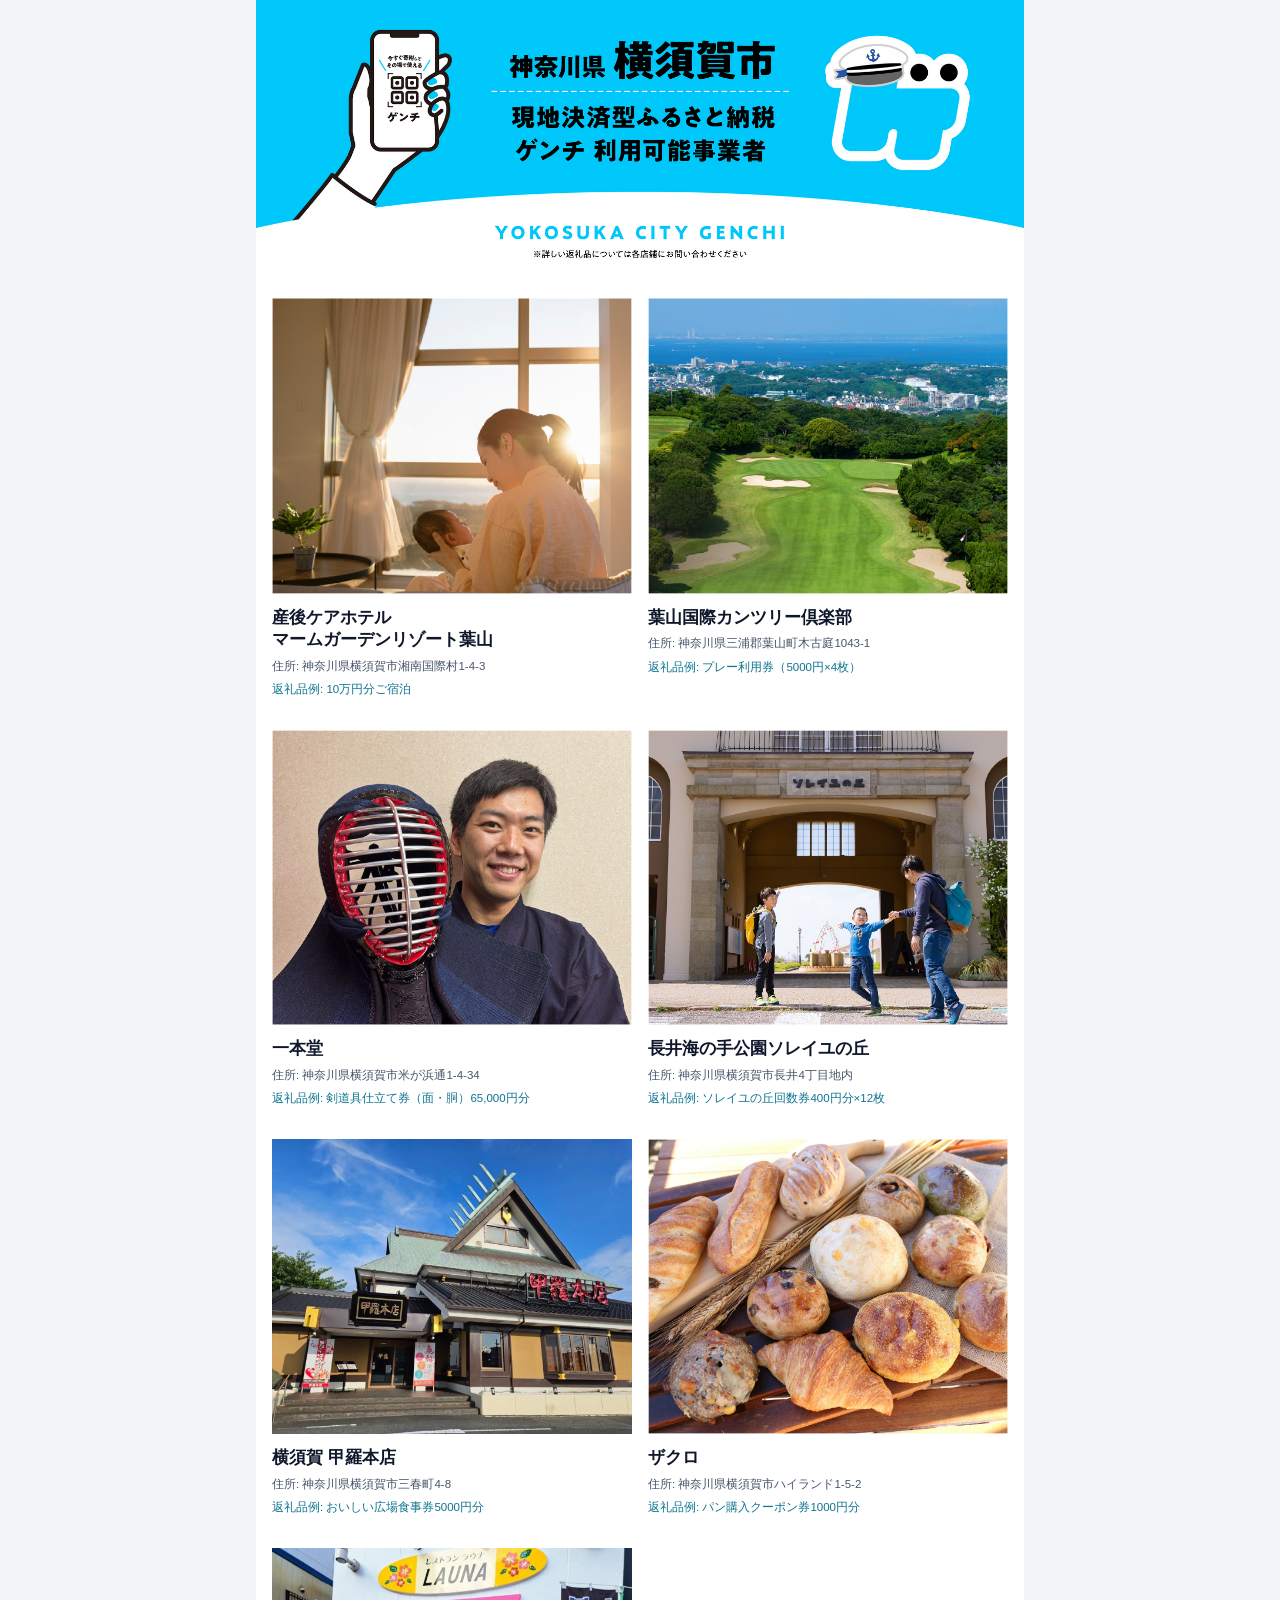
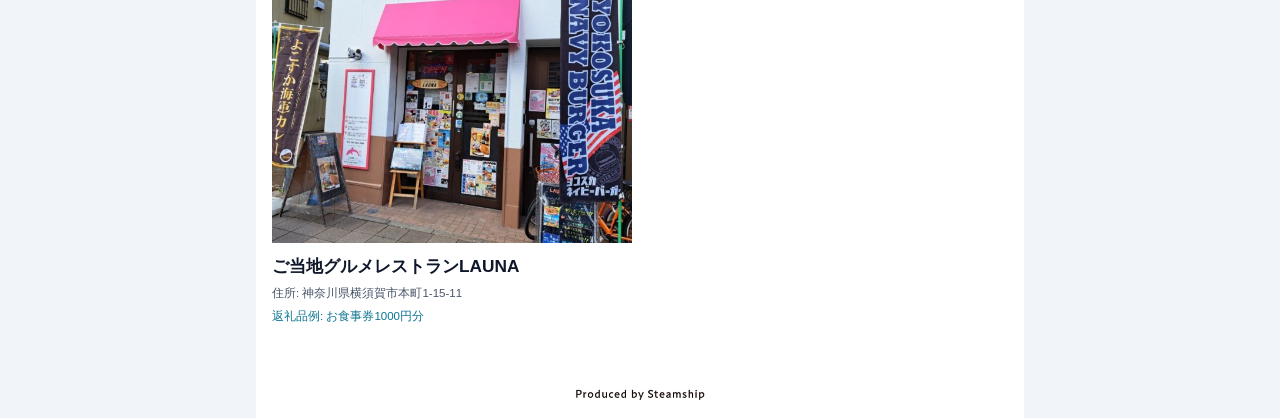
==== docs/yokosuka/index.html @ f9b7a697 "Add static Yokosuka landing page" ====
<!doctype html>
<html lang="ja">
  <head>
    <meta charset="UTF-8" />
    <meta name="viewport" content="width=device-width, initial-scale=1, maximum-scale=5" />
    <meta name="description" content="横須賀市の現地決済型ふるさと納税、ゲンチのご案内です。" />
    <title>横須賀市 | ゲンチ</title>
    <link rel="stylesheet" href="styles.css" />
  </head>
  <body>
    <main>
      <img class="hero" src="assets/yokosukalp_01.png" alt="横須賀 現地決済型ふるさと納税 ゲンチ" />

      <section class="vendors" aria-label="横須賀市で利用できる店舗">
        <article>
          <img src="assets/photos/photo_01.jpg" alt="産後ケアホテル マームガーデンリゾート葉山" />
          <div class="vendor-copy">
            <h2>産後ケアホテル<br />マームガーデンリゾート葉山</h2>
            <p>住所: 神奈川県横須賀市湘南国際村1-4-3</p>
            <p class="reward">返礼品例: 10万円分ご宿泊</p>
          </div>
        </article>
        <article>
          <img src="assets/photos/photo_02.jpg" alt="葉山国際カンツリー倶楽部" />
          <div class="vendor-copy">
            <h2>葉山国際カンツリー倶楽部</h2>
            <p>住所: 神奈川県三浦郡葉山町木古庭1043-1</p>
            <p class="reward">返礼品例: プレー利用券（5000円×4枚）</p>
          </div>
        </article>
        <article>
          <img src="assets/photos/photo_03.jpg" alt="一本堂" />
          <div class="vendor-copy">
            <h2>一本堂</h2>
            <p>住所: 神奈川県横須賀市米が浜通1-4-34</p>
            <p class="reward">返礼品例: 剣道具仕立て券（面・胴）65,000円分</p>
          </div>
        </article>
        <article>
          <img src="assets/photos/photo_04.jpg" alt="長井海の手公園ソレイユの丘" />
          <div class="vendor-copy">
            <h2>長井海の手公園ソレイユの丘</h2>
            <p>住所: 神奈川県横須賀市長井4丁目地内</p>
            <p class="reward">返礼品例: ソレイユの丘回数券400円分×12枚</p>
          </div>
        </article>
        <article>
          <img src="assets/photos/yokosuka_kora_honten.jpg" alt="横須賀 甲羅本店" />
          <div class="vendor-copy">
            <h2>横須賀 甲羅本店</h2>
            <p>住所: 神奈川県横須賀市三春町4-8</p>
            <p class="reward">返礼品例: おいしい広場食事券5000円分</p>
          </div>
        </article>
        <article>
          <img src="assets/photos/photo_06.jpg" alt="ザクロ" />
          <div class="vendor-copy">
            <h2>ザクロ</h2>
            <p>住所: 神奈川県横須賀市ハイランド1-5-2</p>
            <p class="reward">返礼品例: パン購入クーポン券1000円分</p>
          </div>
        </article>
        <article>
          <img src="assets/photos/photo_07.jpg" alt="ご当地グルメレストランLAUNA" />
          <div class="vendor-copy">
            <h2>ご当地グルメレストランLAUNA</h2>
            <p>住所: 神奈川県横須賀市本町1-15-11</p>
            <p class="reward">返礼品例: お食事券1000円分</p>
          </div>
        </article>
      </section>

      <img class="footer" src="assets/yokosukalp_03.png" alt="横須賀市 現地決済型ふるさと納税 ゲンチ" />
    </main>
  </body>
</html>
---- docs/yokosuka/styles.css ----
:root { color: #0f172a; font-family: "Noto Sans JP", "Hiragino Kaku Gothic ProN", "Yu Gothic", sans-serif; }
* { box-sizing: border-box; }
body { margin: 0; background: #f1f5f9; }
main { width: 100%; max-width: 48rem; margin: 0 auto; background: #fff; }
img { display: block; width: 100%; height: auto; }
.vendors { display: grid; grid-template-columns: repeat(2, minmax(0, 1fr)); gap: 2rem 1rem; padding: 2rem 1rem; }
.vendors article { min-width: 0; }
.vendor-copy { padding-top: .75rem; }
h2, p { margin: 0; }
h2 { font-size: clamp(.72rem, 1.35vw, 1.125rem); font-weight: 700; line-height: 1.3; }
.vendor-copy p { margin-top: .5rem; color: #475569; font-size: clamp(.56rem, .9vw, .8rem); line-height: 1.35; }
.vendor-copy .reward { color: #0e7490; }
@media (max-width: 400px) { .vendors { gap: 1.5rem .75rem; padding: 1.5rem .75rem; } }
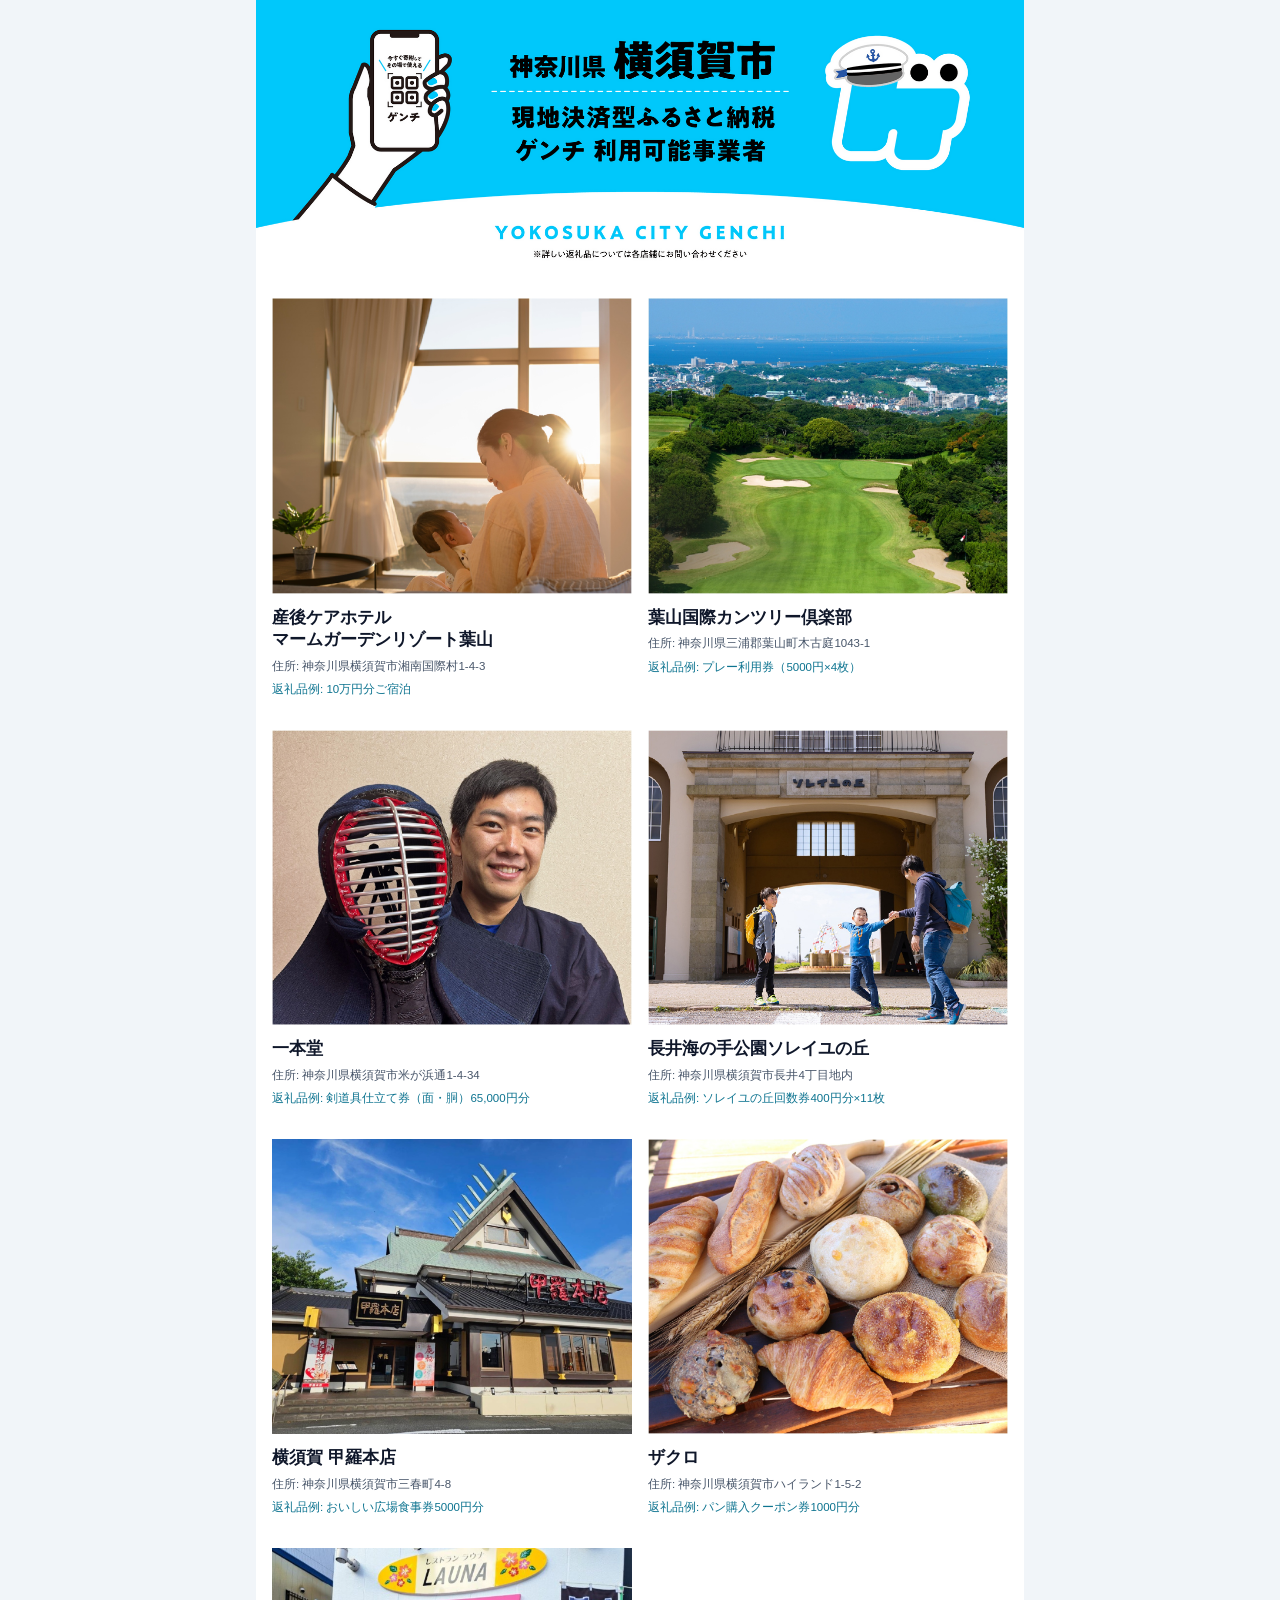
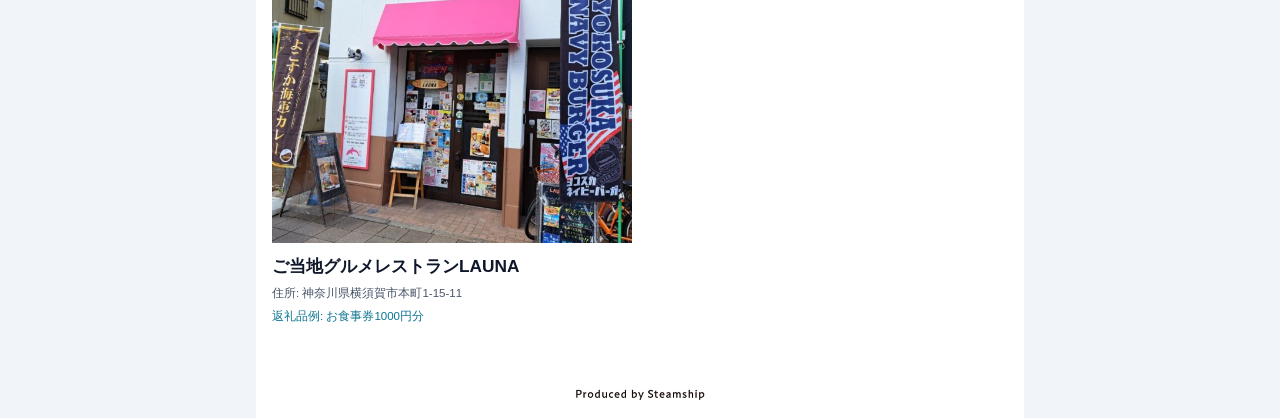
==== commit 999abb06: "Update Soleil no Oka ticket count" ====
--- a/docs/yokosuka/index.html
+++ b/docs/yokosuka/index.html
@@ -41,7 +41,7 @@
           <div class="vendor-copy">
             <h2>長井海の手公園ソレイユの丘</h2>
             <p>住所: 神奈川県横須賀市長井4丁目地内</p>
-            <p class="reward">返礼品例: ソレイユの丘回数券400円分×12枚</p>
+            <p class="reward">返礼品例: ソレイユの丘回数券400円分×11枚</p>
           </div>
         </article>
         <article>
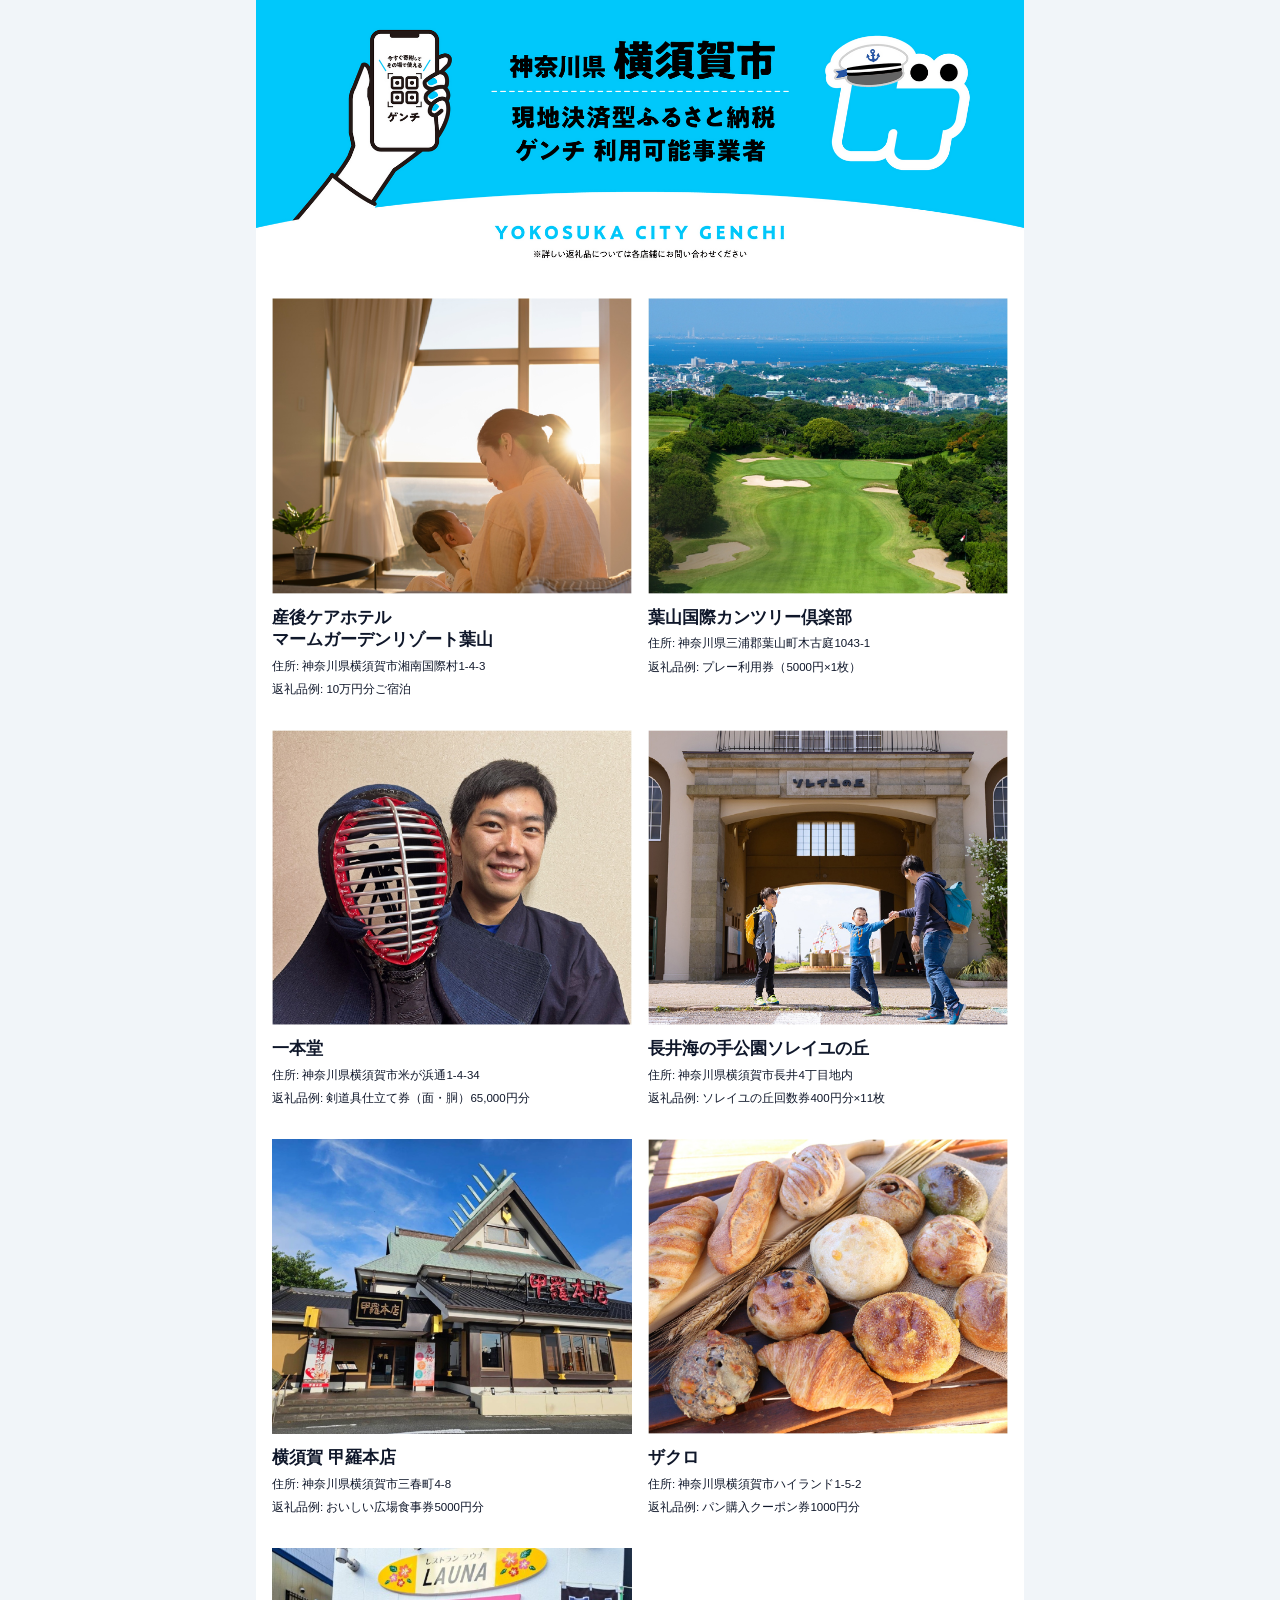
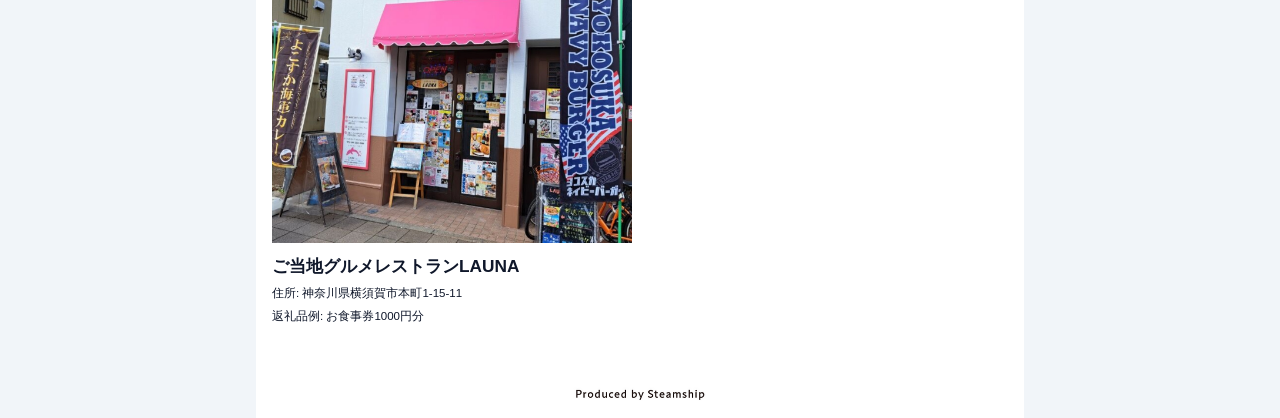
==== commit 16558bcc: "横須賀LPのプレー利用券の記載枚数を4枚から1枚に修正 Co-Authored-By: Claude Sonnet 5 <noreply@anthropic.com> Claude-Session: " ====
--- a/docs/yokosuka/index.html
+++ b/docs/yokosuka/index.html
@@ -25,7 +25,7 @@
           <div class="vendor-copy">
             <h2>葉山国際カンツリー倶楽部</h2>
             <p>住所: 神奈川県三浦郡葉山町木古庭1043-1</p>
-            <p class="reward">返礼品例: プレー利用券（5000円×4枚）</p>
+            <p class="reward">返礼品例: プレー利用券（5000円×1枚）</p>
           </div>
         </article>
         <article>
--- a/docs/yokosuka/styles.css
+++ b/docs/yokosuka/styles.css
@@ -8,6 +8,5 @@
 .vendor-copy { padding-top: .75rem; }
 h2, p { margin: 0; }
 h2 { font-size: clamp(.72rem, 1.35vw, 1.125rem); font-weight: 700; line-height: 1.3; }
-.vendor-copy p { margin-top: .5rem; color: #475569; font-size: clamp(.56rem, .9vw, .8rem); line-height: 1.35; }
-.vendor-copy .reward { color: #0e7490; }
+.vendor-copy p { margin-top: .5rem; color: #0f172a; font-size: clamp(.56rem, .9vw, .8rem); line-height: 1.35; }
 @media (max-width: 400px) { .vendors { gap: 1.5rem .75rem; padding: 1.5rem .75rem; } }
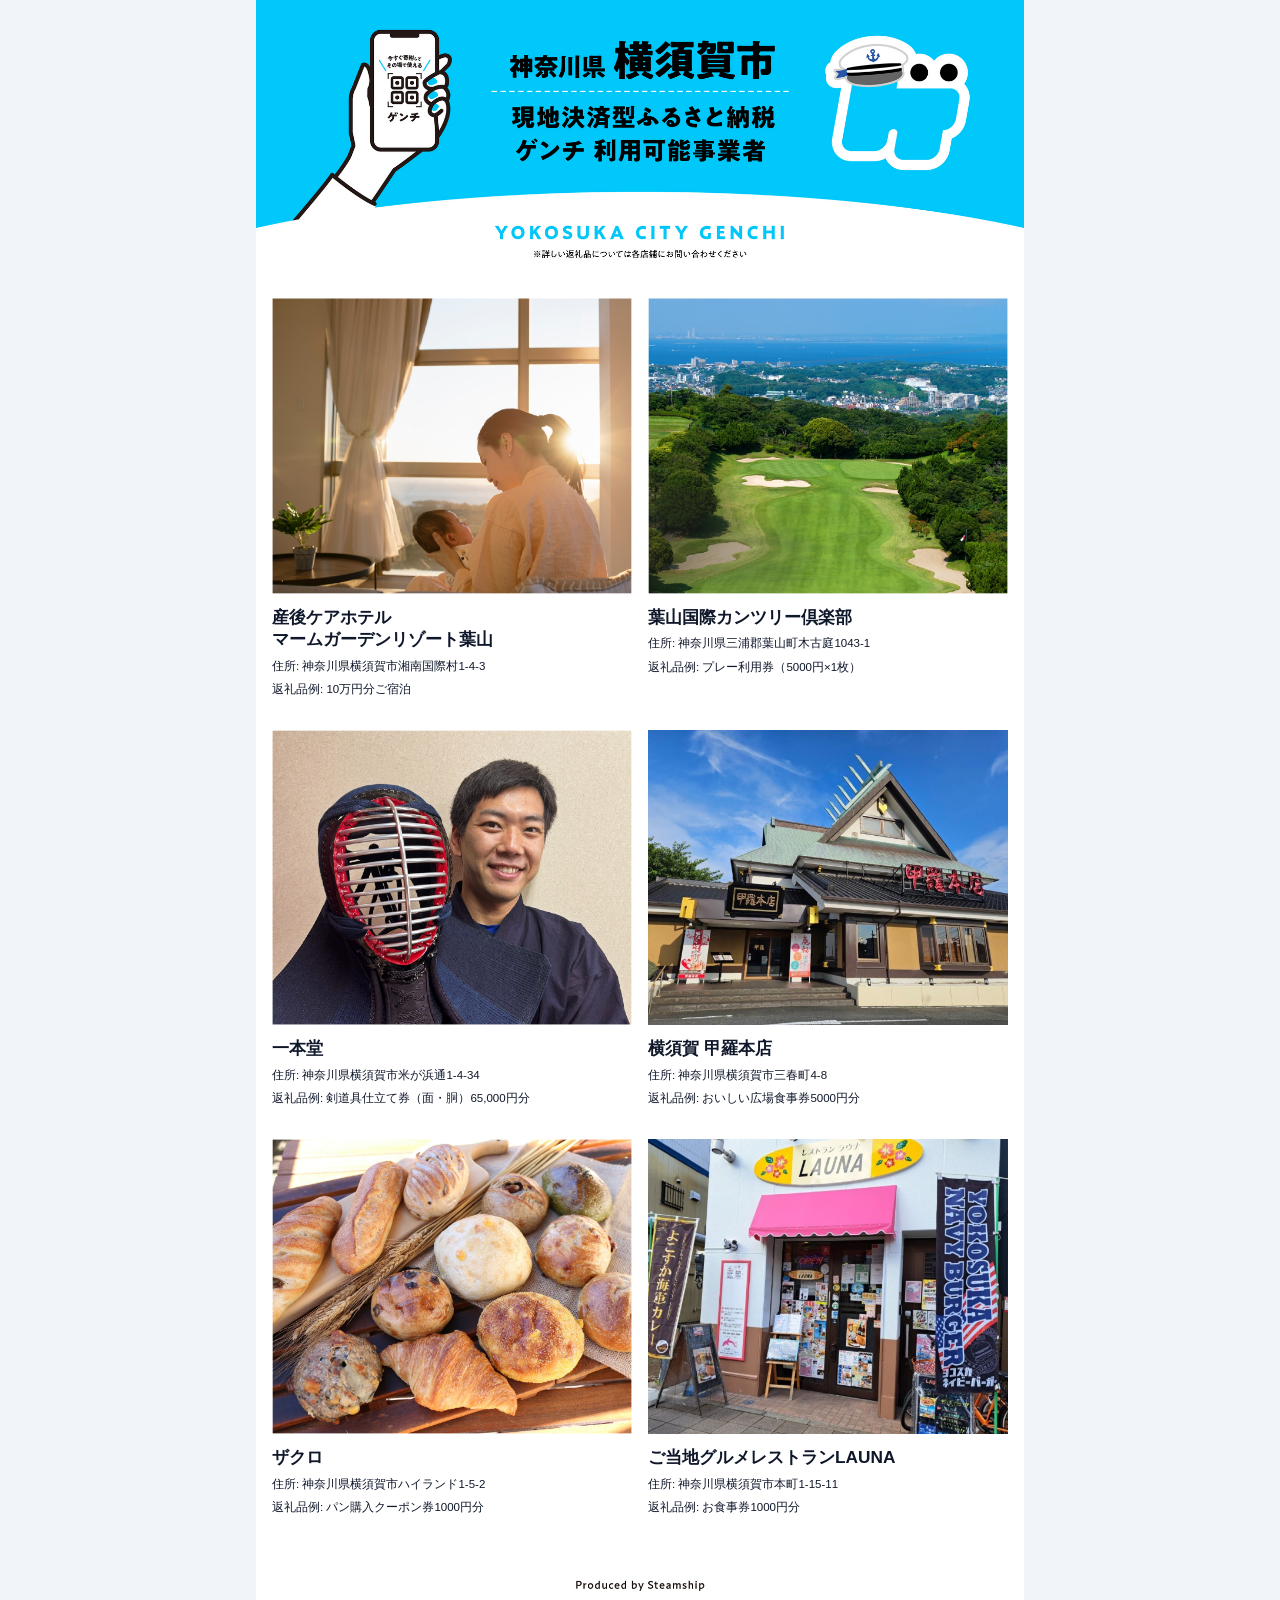
==== commit fb4e9712: "Remove Soleil no Oka from Yokosuka LP" ====
--- a/docs/yokosuka/index.html
+++ b/docs/yokosuka/index.html
@@ -37,14 +37,6 @@
           </div>
         </article>
         <article>
-          <img src="assets/photos/photo_04.jpg" alt="長井海の手公園ソレイユの丘" />
-          <div class="vendor-copy">
-            <h2>長井海の手公園ソレイユの丘</h2>
-            <p>住所: 神奈川県横須賀市長井4丁目地内</p>
-            <p class="reward">返礼品例: ソレイユの丘回数券400円分×11枚</p>
-          </div>
-        </article>
-        <article>
           <img src="assets/photos/yokosuka_kora_honten.jpg" alt="横須賀 甲羅本店" />
           <div class="vendor-copy">
             <h2>横須賀 甲羅本店</h2>
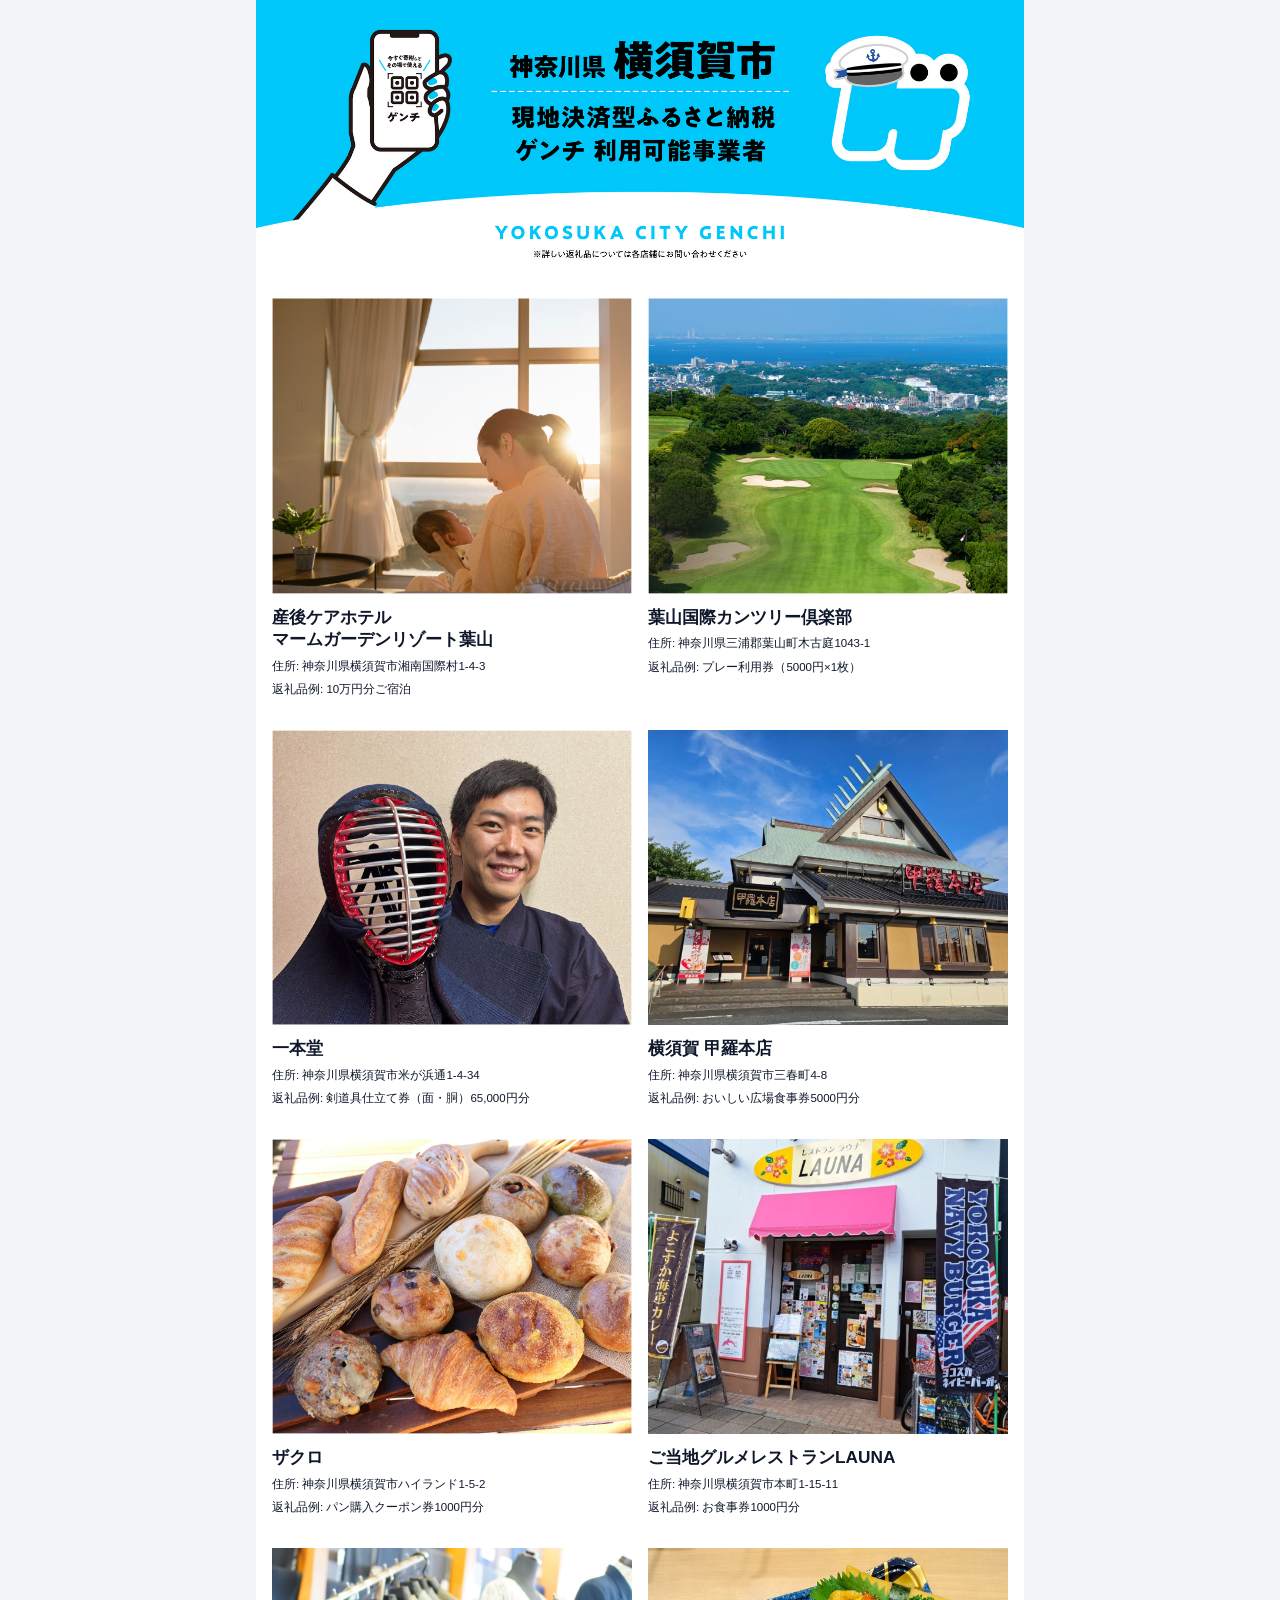
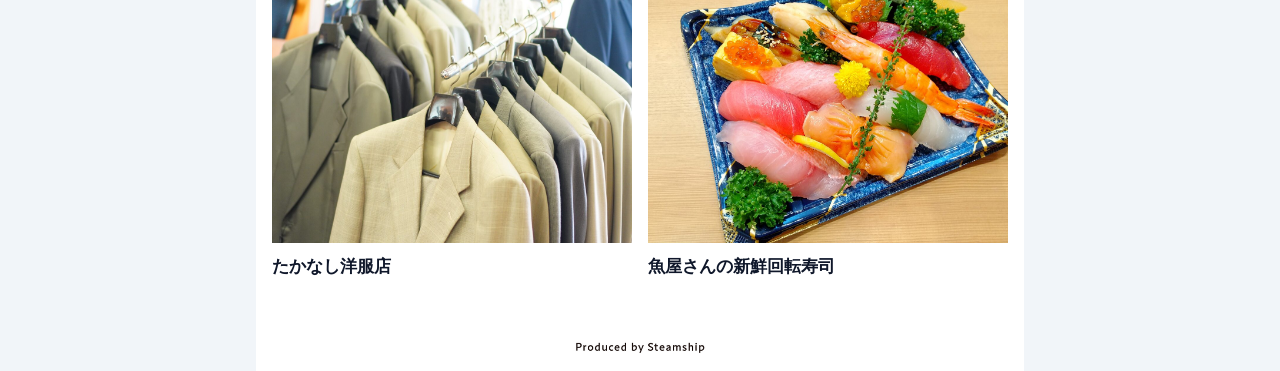
==== commit 2dfc4856: "横須賀LPに2店舗を追加し掲載画像を最適化" ====
--- a/docs/yokosuka/index.html
+++ b/docs/yokosuka/index.html
@@ -60,6 +60,18 @@
             <p class="reward">返礼品例: お食事券1000円分</p>
           </div>
         </article>
+        <article>
+          <img src="assets/photos/takanashi_yofukuten.jpg" alt="たかなし洋服店" />
+          <div class="vendor-copy">
+            <h2>たかなし洋服店</h2>
+          </div>
+        </article>
+        <article>
+          <img src="assets/photos/sakanayasan_no_shinsen_kaiten_sushi.jpg" alt="魚屋さんの新鮮回転寿司" />
+          <div class="vendor-copy">
+            <h2>魚屋さんの新鮮回転寿司</h2>
+          </div>
+        </article>
       </section>
 
       <img class="footer" src="assets/yokosukalp_03.png" alt="横須賀市 現地決済型ふるさと納税 ゲンチ" />
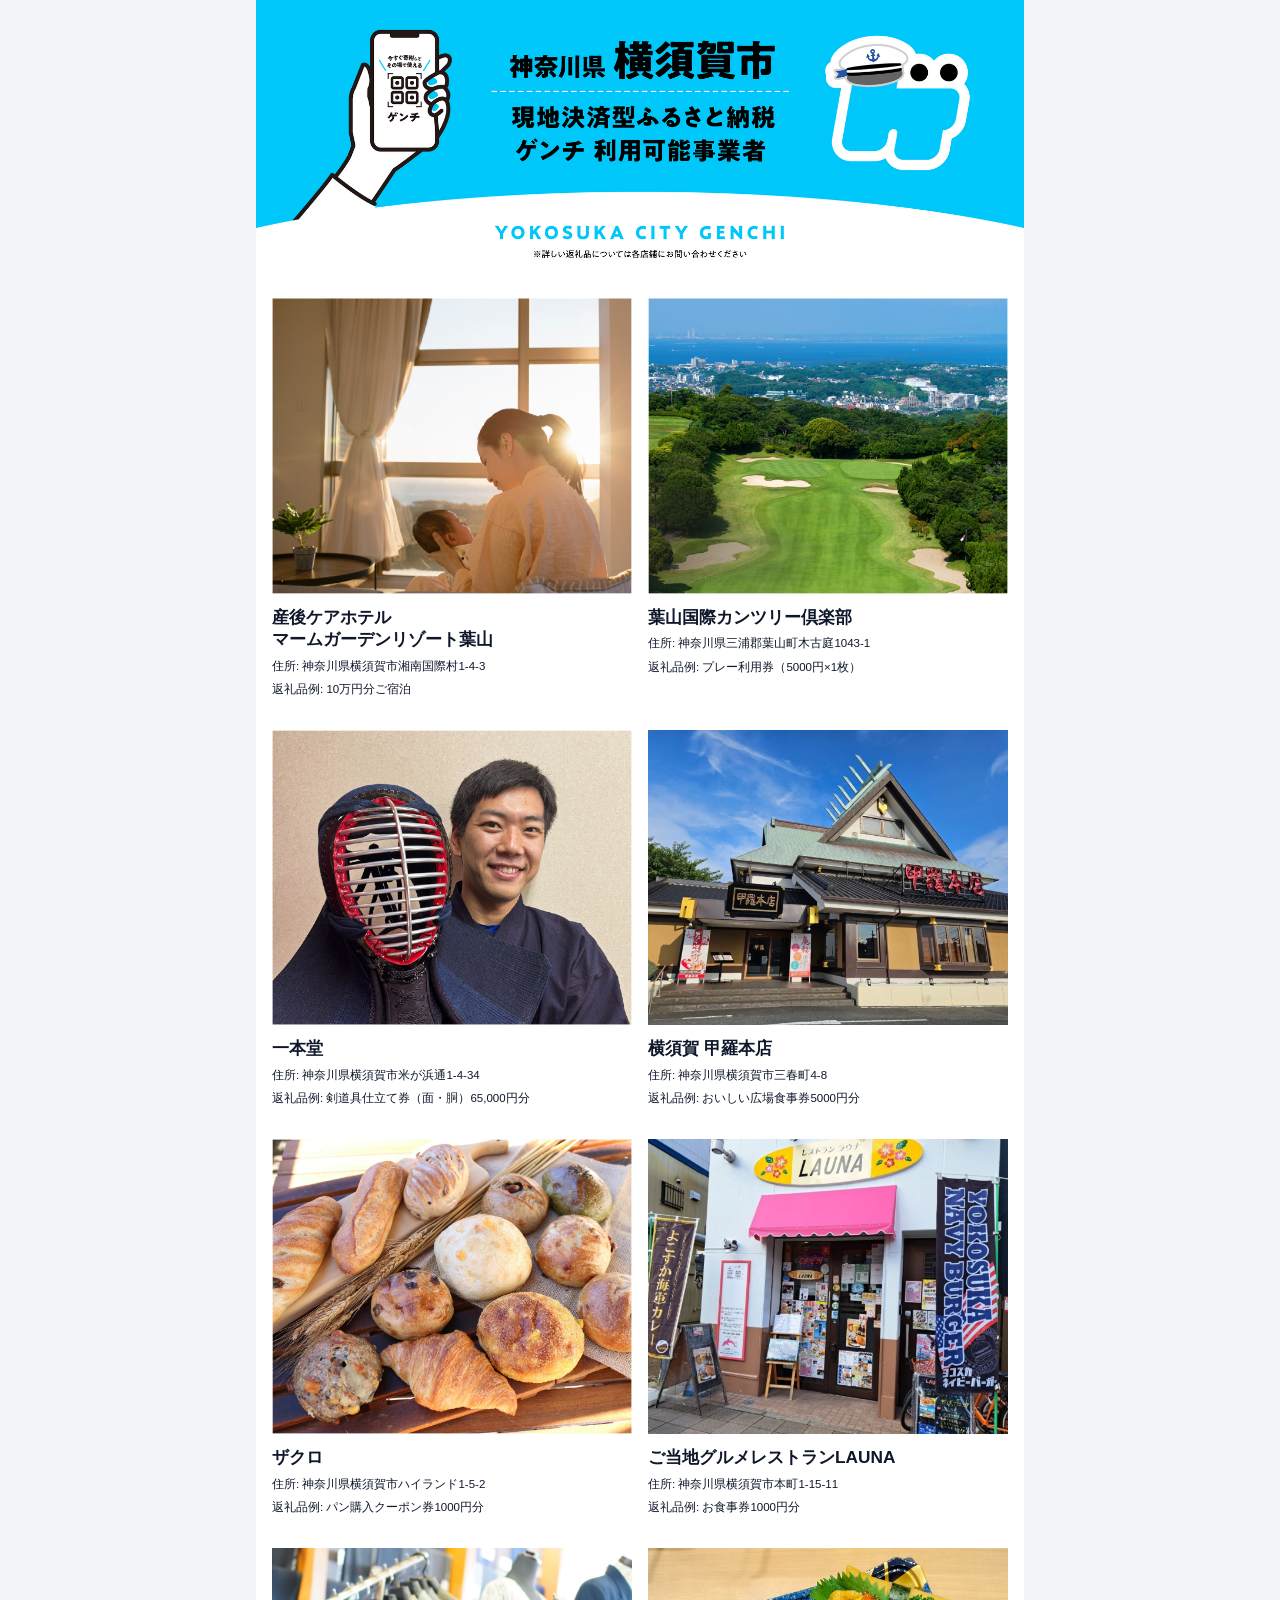
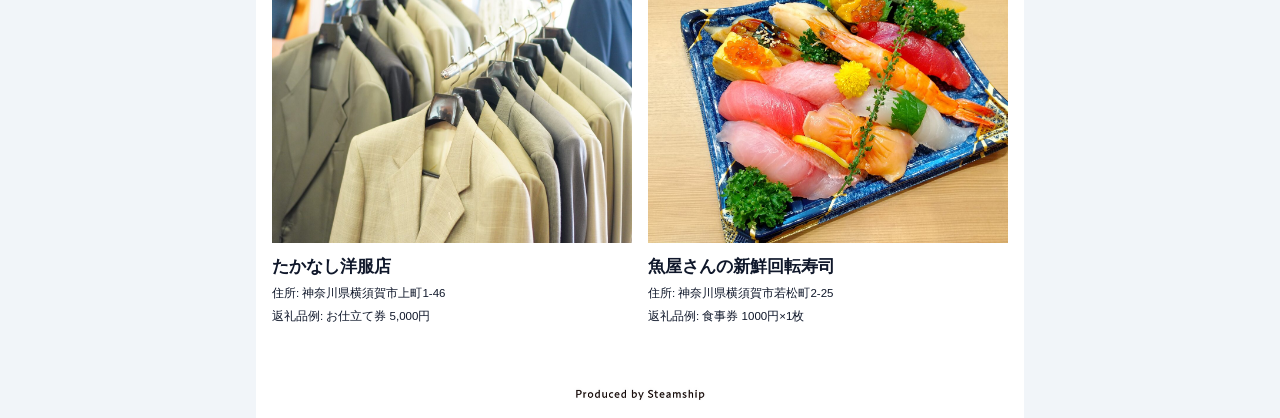
==== commit 345d01e5: "追加2店舗の住所と返礼品例を掲載" ====
--- a/docs/yokosuka/index.html
+++ b/docs/yokosuka/index.html
@@ -64,12 +64,16 @@
           <img src="assets/photos/takanashi_yofukuten.jpg" alt="たかなし洋服店" />
           <div class="vendor-copy">
             <h2>たかなし洋服店</h2>
+            <p>住所: 神奈川県横須賀市上町1-46</p>
+            <p class="reward">返礼品例: お仕立て券 5,000円</p>
           </div>
         </article>
         <article>
           <img src="assets/photos/sakanayasan_no_shinsen_kaiten_sushi.jpg" alt="魚屋さんの新鮮回転寿司" />
           <div class="vendor-copy">
             <h2>魚屋さんの新鮮回転寿司</h2>
+            <p>住所: 神奈川県横須賀市若松町2-25</p>
+            <p class="reward">返礼品例: 食事券 1000円×1枚</p>
           </div>
         </article>
       </section>
